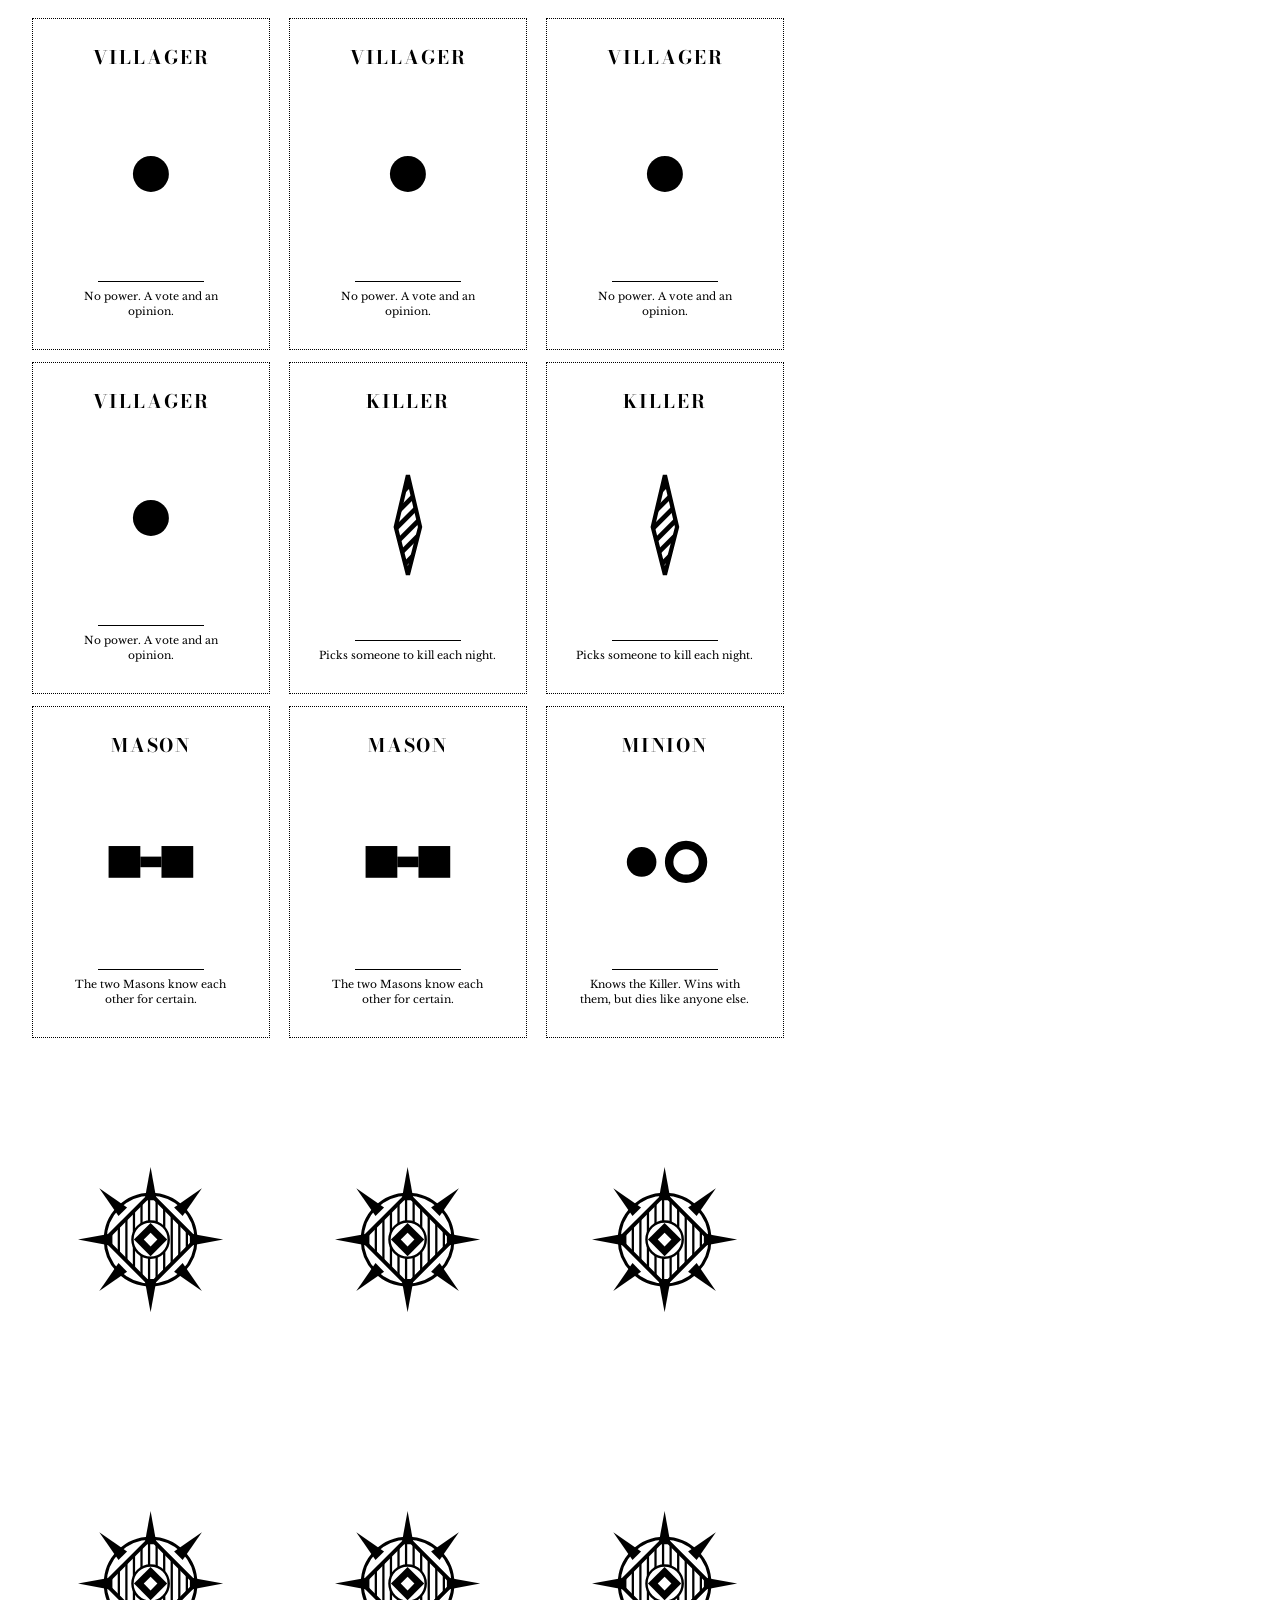
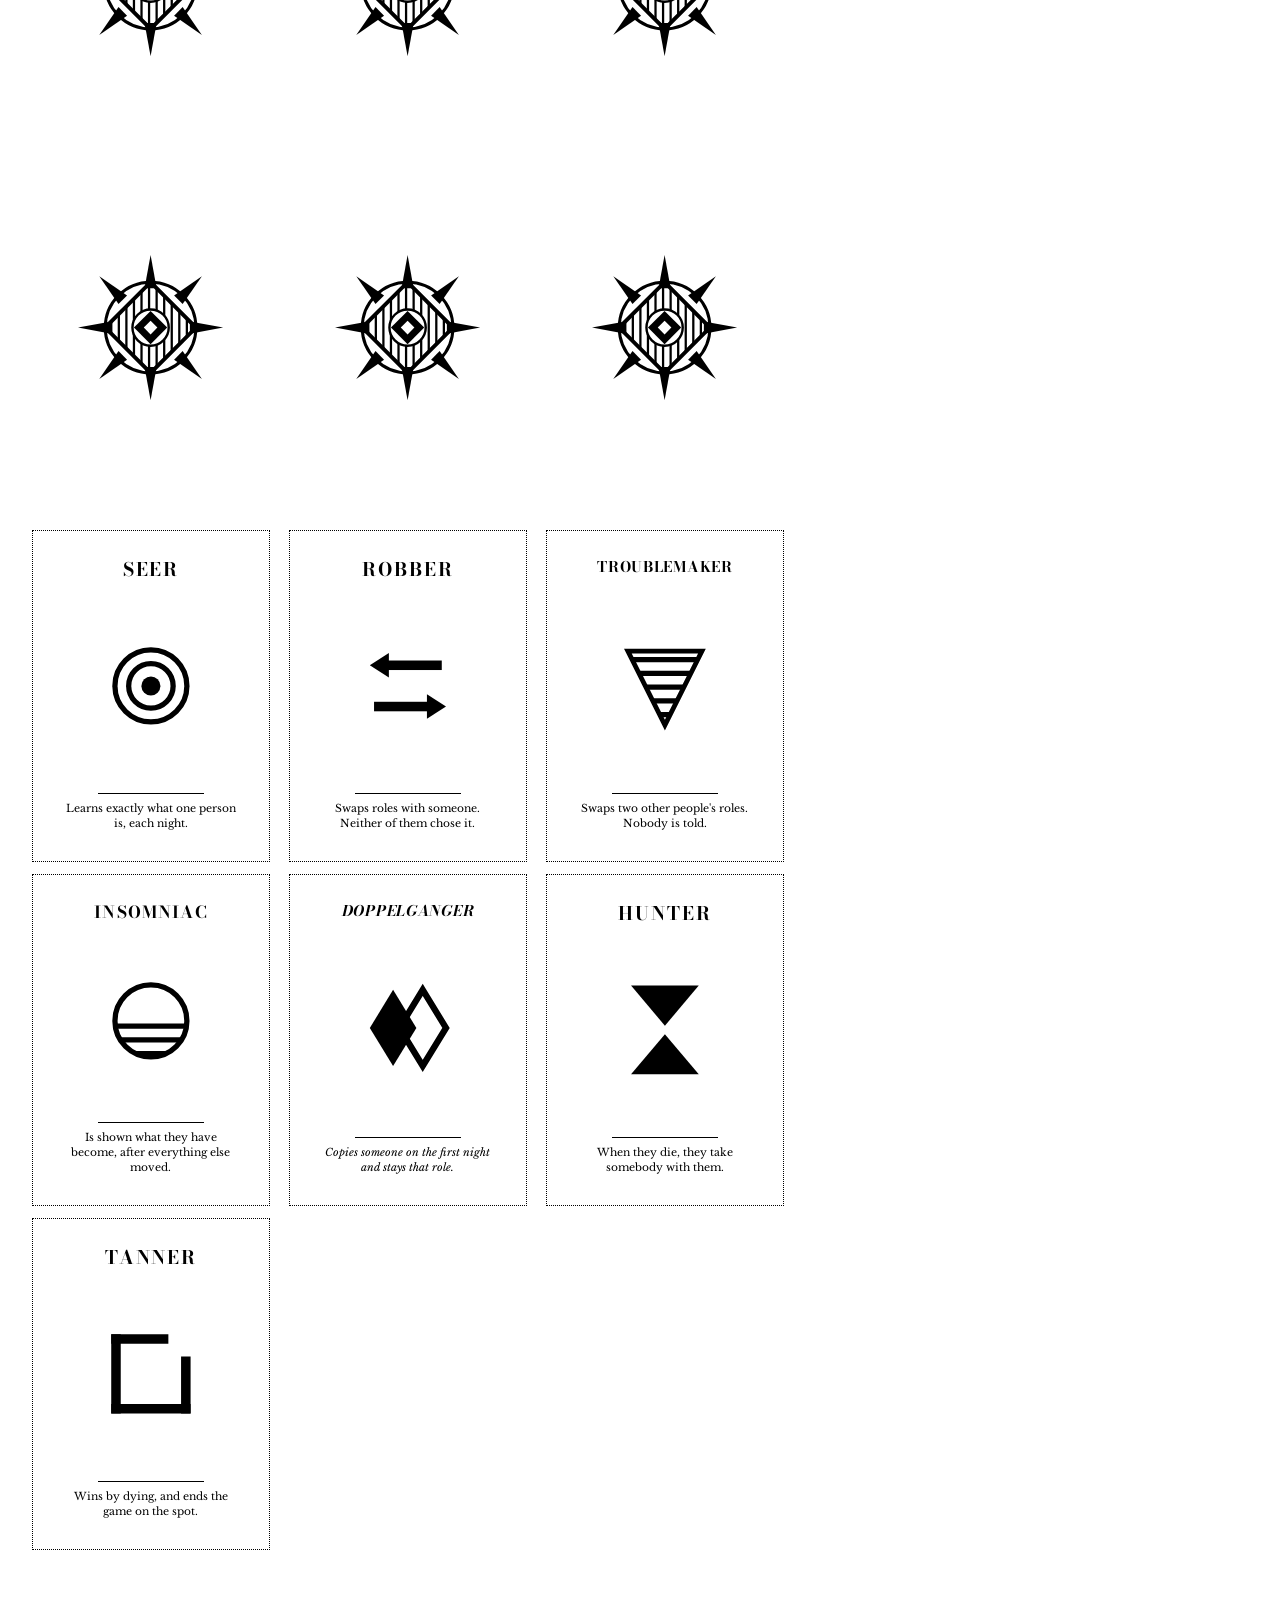
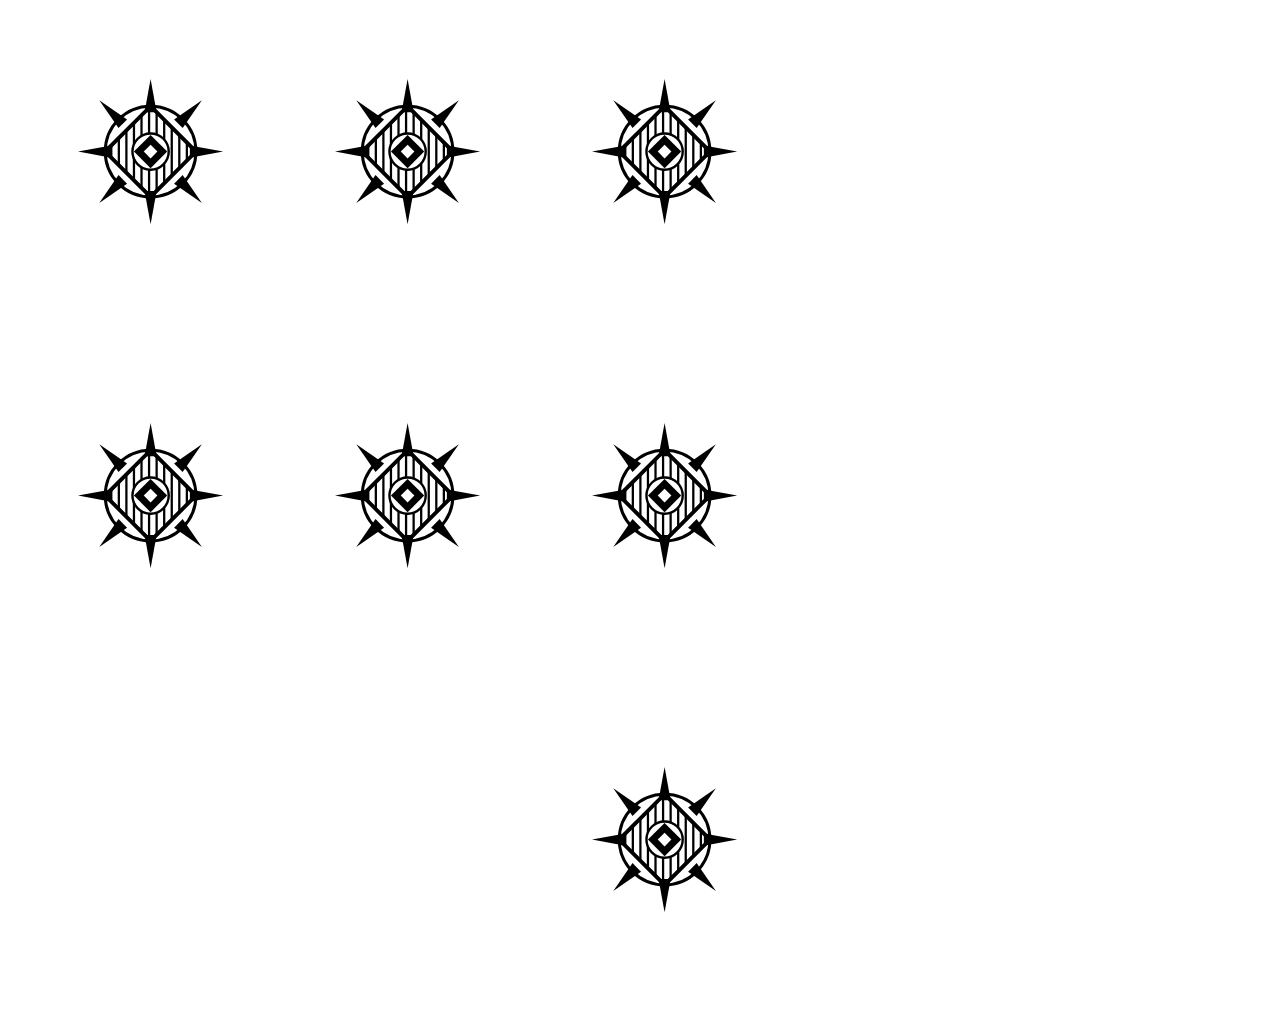
==== cards.html @ b1609099 "auto-sync 2026-09-09 20:27:36" ====
<!DOCTYPE html>
<!--
  THE KILLER TV — print sheet. 16 cards, 63 x 88 mm, 9-up on US Letter.
  Page order is duplex-ready: FRONTS 1, BACKS 1, FRONTS 2, BACKS 2.
  For A4: swap the ONE line marked `/* PAPER */` below to  @page { size: A4 portrait; margin: 0; }
  and set --page-w: 210mm; --page-h: 297mm; in :root.
-->
<html lang="en">
<head>
<meta charset="utf-8">
<title>The Killer TV — cards</title>
<link rel="preconnect" href="https://fonts.googleapis.com">
<link rel="preconnect" href="https://fonts.gstatic.com" crossorigin>
<link href="https://fonts.googleapis.com/css2?family=Bodoni+Moda:ital,opsz,wght@0,6..96,700;1,6..96,700&family=Libre+Baskerville:ital,wght@0,400;1,400&display=swap" rel="stylesheet">
<style>
  /* PAPER — US Letter. For A4 use instead:  @page { size: A4 portrait; margin: 0; }
     and set --page-w: 210mm; --page-h: 297mm; in :root. Nothing else changes. */
  @page { size: letter portrait; margin: 0; }

  :root {
    --page-w: 215.9mm;
    --page-h: 279.4mm;
    --card-w: 63mm;
    --card-h: 88mm;
    --gap-x: 5mm;
    --gap-y: 3mm;
    --safe: 8mm;          /* nothing on a card sits inside this of its own trim */
    --hair: 0.25mm;
  }

  html, body { margin: 0; padding: 0; background: #fff; }
  body {
    font-family: 'Libre Baskerville', Georgia, 'Times New Roman', serif;
    color: #000;
    -webkit-print-color-adjust: exact;
    print-color-adjust: exact;
  }

  .sheet {
    width: var(--page-w);
    height: var(--page-h);
    display: flex;
    align-items: center;
    justify-content: center;
    overflow: hidden;
    break-after: page;
    page-break-after: always;
  }
  .sheet:last-of-type { break-after: auto; page-break-after: auto; }

  .grid {
    display: grid;
    grid-template-columns: repeat(3, var(--card-w));
    grid-template-rows: repeat(3, var(--card-h));
    column-gap: var(--gap-x);
    row-gap: var(--gap-y);
  }

  .slot { position: relative; width: var(--card-w); height: var(--card-h); }

  /* the only guide on the sheet: a dotted line sitting exactly on the cut */
  .slot::before {
    content: "";
    position: absolute;
    inset: 0;
    border: 0.3mm dotted #000;
  }
  .slot.blank::before { content: none; }
  /* never on the backs: a hairline at the trim leaves a different sliver on every
     card if the cut wanders, which is precisely what makes a back identifiable.
     You cut the duplexed stack once, registered on the front sheet. */
  .slot:has(.back)::before { content: none; }

  /* ---- card front ---- */
  .front {
    position: absolute;
    inset: var(--safe);
    display: flex;
    flex-direction: column;
    align-items: center;
    justify-content: space-between;
    text-align: center;
  }
  .name {
    font-family: 'Bodoni Moda', Georgia, 'Times New Roman', serif;
    font-weight: 700;
    font-size: 14pt;
    line-height: 1;
    letter-spacing: 0.10em;
    text-transform: uppercase;
  }
  .name.long { font-size: 11pt; letter-spacing: 0.05em; }
  .name.mid  { font-size: 12.5pt; letter-spacing: 0.07em; }
  .mark { width: 28mm; height: 28mm; display: block; }
  .foot { width: 100%; }
  .foot hr { border: 0; border-top: var(--hair) solid #000; width: 60%; margin: 0 auto 2.2mm; }
  .rule-line { font-size: 8pt; line-height: 1.4; margin: 0; }

  .doppel .name, .doppel .rule-line { font-style: italic; }

  /* ---- card back: one centred medallion, no frame, no edge detail ----
     Every mark sits >= 11 mm inside the trim, so a 2 mm duplex shift
     changes nothing a player could see from across a room.            */
  .back { position: absolute; inset: 0; display: flex; align-items: center; justify-content: center; }
  .back svg { width: 40mm; height: 40mm; display: block; }
</style>
</head>
<body>

<svg width="0" height="0" style="position:absolute" aria-hidden="true">
  <defs>
    <clipPath id="cp-killer"><polygon points="50,3 61.5,52 50,97 38.5,52"/></clipPath>
    <clipPath id="cp-trouble"><polygon points="15,19 85,19 50,89"/></clipPath>
    <clipPath id="cp-insom"><circle cx="50" cy="50" r="34"/></clipPath>
    <clipPath id="cp-back-diamond"><polygon points="50,20 80,50 50,80 20,50"/></clipPath>
  </defs>

  <symbol id="m-villager" viewBox="0 0 100 100"><circle cx="50" cy="50" r="17"/></symbol>

  <symbol id="m-killer" viewBox="0 0 100 100">
    <g clip-path="url(#cp-killer)" stroke="#000" stroke-width="4.5">
      <line x1="-30" y1="10" x2="130" y2="-150"/><line x1="-30" y1="24" x2="130" y2="-136"/>
      <line x1="-30" y1="38" x2="130" y2="-122"/><line x1="-30" y1="52" x2="130" y2="-108"/>
      <line x1="-30" y1="66" x2="130" y2="-94"/><line x1="-30" y1="80" x2="130" y2="-80"/>
      <line x1="-30" y1="94" x2="130" y2="-66"/><line x1="-30" y1="108" x2="130" y2="-52"/>
      <line x1="-30" y1="122" x2="130" y2="-38"/><line x1="-30" y1="136" x2="130" y2="-24"/>
      <line x1="-30" y1="150" x2="130" y2="-10"/><line x1="-30" y1="164" x2="130" y2="4"/>
      <line x1="-30" y1="178" x2="130" y2="18"/><line x1="-30" y1="192" x2="130" y2="32"/>
      <line x1="-30" y1="206" x2="130" y2="46"/><line x1="-30" y1="220" x2="130" y2="60"/>
      <line x1="-30" y1="234" x2="130" y2="74"/><line x1="-30" y1="248" x2="130" y2="88"/>
    </g>
    <polygon points="50,3 61.5,52 50,97 38.5,52" fill="none" stroke="#000" stroke-width="4"/>
  </symbol>

  <symbol id="m-mason" viewBox="0 0 100 100">
    <rect x="10" y="35" width="30" height="30"/><rect x="60" y="35" width="30" height="30"/>
    <rect x="40" y="45" width="20" height="10"/>
  </symbol>

  <symbol id="m-minion" viewBox="0 0 100 100">
    <circle cx="28" cy="50" r="14"/>
    <circle cx="70" cy="50" r="16" fill="none" stroke="#000" stroke-width="8"/>
  </symbol>

  <symbol id="m-seer" viewBox="0 0 100 100">
    <circle cx="50" cy="50" r="34" fill="none" stroke="#000" stroke-width="5"/>
    <circle cx="50" cy="50" r="21" fill="none" stroke="#000" stroke-width="5"/>
    <circle cx="50" cy="50" r="9"/>
  </symbol>

  <symbol id="m-robber" viewBox="0 0 100 100">
    <rect x="30" y="26" width="52" height="9"/><polygon points="14,30.5 32,19 32,42"/>
    <rect x="18" y="65" width="52" height="9"/><polygon points="86,69.5 68,58 68,81"/>
  </symbol>

  <symbol id="m-trouble" viewBox="0 0 100 100">
    <g clip-path="url(#cp-trouble)" stroke="#000" stroke-width="5">
      <line x1="5" y1="27" x2="95" y2="27"/><line x1="5" y1="40" x2="95" y2="40"/>
      <line x1="5" y1="53" x2="95" y2="53"/><line x1="5" y1="66" x2="95" y2="66"/>
      <line x1="5" y1="79" x2="95" y2="79"/>
    </g>
    <polygon points="15,19 85,19 50,89" fill="none" stroke="#000" stroke-width="4.5"/>
  </symbol>

  <symbol id="m-insomniac" viewBox="0 0 100 100">
    <g clip-path="url(#cp-insom)" stroke="#000" stroke-width="5">
      <line x1="8" y1="55" x2="92" y2="55"/><line x1="8" y1="68" x2="92" y2="68"/>
      <line x1="8" y1="81" x2="92" y2="81"/>
    </g>
    <circle cx="50" cy="50" r="34" fill="none" stroke="#000" stroke-width="5"/>
  </symbol>

  <symbol id="m-doppel" viewBox="0 0 100 100">
    <polygon points="36,14 58,50 36,86 14,50"/>
    <polygon points="64,14 86,50 64,86 42,50" fill="none" stroke="#000" stroke-width="6"/>
  </symbol>

  <symbol id="m-hunter" viewBox="0 0 100 100">
    <polygon points="18,8 82,8 50,46"/><polygon points="18,92 82,92 50,54"/>
  </symbol>

  <symbol id="m-tanner" viewBox="0 0 100 100">
    <g stroke="#000" stroke-width="9" fill="none" stroke-linecap="square">
      <line x1="17" y1="17" x2="62" y2="17"/><line x1="83" y1="38" x2="83" y2="83"/>
      <line x1="83" y1="83" x2="17" y2="83"/><line x1="17" y1="83" x2="17" y2="17"/>
    </g>
  </symbol>

  <!-- Back medallion: engraved rosette. Nothing within 11 mm of trim, 180deg symmetric. -->
  <symbol id="m-back" viewBox="0 0 100 100">
    <g fill="#000">
      <polygon points="50,2 54,24 46,24"/>
      <polygon points="50,2 54,24 46,24" transform="rotate(45 50 50)"/>
      <polygon points="50,2 54,24 46,24" transform="rotate(90 50 50)"/>
      <polygon points="50,2 54,24 46,24" transform="rotate(135 50 50)"/>
      <polygon points="50,2 54,24 46,24" transform="rotate(180 50 50)"/>
      <polygon points="50,2 54,24 46,24" transform="rotate(225 50 50)"/>
      <polygon points="50,2 54,24 46,24" transform="rotate(270 50 50)"/>
      <polygon points="50,2 54,24 46,24" transform="rotate(315 50 50)"/>
    </g>
    <g clip-path="url(#cp-back-diamond)" stroke="#000" stroke-width="1.5">
      <line x1="24" y1="0" x2="24" y2="100"/><line x1="29" y1="0" x2="29" y2="100"/>
      <line x1="34" y1="0" x2="34" y2="100"/><line x1="39" y1="0" x2="39" y2="100"/>
      <line x1="44" y1="0" x2="44" y2="100"/><line x1="49" y1="0" x2="49" y2="100"/>
      <line x1="54" y1="0" x2="54" y2="100"/><line x1="59" y1="0" x2="59" y2="100"/>
      <line x1="64" y1="0" x2="64" y2="100"/><line x1="69" y1="0" x2="69" y2="100"/>
      <line x1="74" y1="0" x2="74" y2="100"/>
    </g>
    <circle cx="50" cy="50" r="30" fill="none" stroke="#000" stroke-width="2"/>
    <polygon points="50,20 80,50 50,80 20,50" fill="none" stroke="#000" stroke-width="2.6"/>
    <circle cx="50" cy="50" r="12" fill="#fff"/>
    <circle cx="50" cy="50" r="12" fill="none" stroke="#000" stroke-width="1.6"/>
    <polygon points="50,39 61,50 50,61 39,50"/>
    <polygon points="50,45.5 54.5,50 50,54.5 45.5,50" fill="#fff"/>
  </symbol>
</svg>

<!-- ============ SHEET 1 — FRONTS (9) ============ -->
<section class="sheet">
  <div class="grid">

    <div class="slot">
      <div class="front"><div class="name">Villager</div>
        <svg class="mark" viewBox="0 0 100 100"><use href="#m-villager"/></svg>
        <div class="foot"><hr><p class="rule-line">No power. A vote and an opinion.</p></div>
      </div></div>

    <div class="slot">
      <div class="front"><div class="name">Villager</div>
        <svg class="mark" viewBox="0 0 100 100"><use href="#m-villager"/></svg>
        <div class="foot"><hr><p class="rule-line">No power. A vote and an opinion.</p></div>
      </div></div>

    <div class="slot">
      <div class="front"><div class="name">Villager</div>
        <svg class="mark" viewBox="0 0 100 100"><use href="#m-villager"/></svg>
        <div class="foot"><hr><p class="rule-line">No power. A vote and an opinion.</p></div>
      </div></div>

    <div class="slot">
      <div class="front"><div class="name">Villager</div>
        <svg class="mark" viewBox="0 0 100 100"><use href="#m-villager"/></svg>
        <div class="foot"><hr><p class="rule-line">No power. A vote and an opinion.</p></div>
      </div></div>

    <div class="slot">
      <div class="front"><div class="name">Killer</div>
        <svg class="mark" viewBox="0 0 100 100"><use href="#m-killer"/></svg>
        <div class="foot"><hr><p class="rule-line">Picks someone to kill each night.</p></div>
      </div></div>

    <div class="slot">
      <div class="front"><div class="name">Killer</div>
        <svg class="mark" viewBox="0 0 100 100"><use href="#m-killer"/></svg>
        <div class="foot"><hr><p class="rule-line">Picks someone to kill each night.</p></div>
      </div></div>

    <div class="slot">
      <div class="front"><div class="name">Mason</div>
        <svg class="mark" viewBox="0 0 100 100"><use href="#m-mason"/></svg>
        <div class="foot"><hr><p class="rule-line">The two Masons know each other for certain.</p></div>
      </div></div>

    <div class="slot">
      <div class="front"><div class="name">Mason</div>
        <svg class="mark" viewBox="0 0 100 100"><use href="#m-mason"/></svg>
        <div class="foot"><hr><p class="rule-line">The two Masons know each other for certain.</p></div>
      </div></div>

    <div class="slot">
      <div class="front"><div class="name">Minion</div>
        <svg class="mark" viewBox="0 0 100 100"><use href="#m-minion"/></svg>
        <div class="foot"><hr><p class="rule-line">Knows the Killer. Wins with them, but dies like anyone else.</p></div>
      </div></div>

  </div>
</section>

<!-- ============ SHEET 2 — BACKS for sheet 1 (9) ============ -->
<section class="sheet">
  <div class="grid">
    <div class="slot"><div class="back"><svg viewBox="0 0 100 100"><use href="#m-back"/></svg></div></div>
    <div class="slot"><div class="back"><svg viewBox="0 0 100 100"><use href="#m-back"/></svg></div></div>
    <div class="slot"><div class="back"><svg viewBox="0 0 100 100"><use href="#m-back"/></svg></div></div>
    <div class="slot"><div class="back"><svg viewBox="0 0 100 100"><use href="#m-back"/></svg></div></div>
    <div class="slot"><div class="back"><svg viewBox="0 0 100 100"><use href="#m-back"/></svg></div></div>
    <div class="slot"><div class="back"><svg viewBox="0 0 100 100"><use href="#m-back"/></svg></div></div>
    <div class="slot"><div class="back"><svg viewBox="0 0 100 100"><use href="#m-back"/></svg></div></div>
    <div class="slot"><div class="back"><svg viewBox="0 0 100 100"><use href="#m-back"/></svg></div></div>
    <div class="slot"><div class="back"><svg viewBox="0 0 100 100"><use href="#m-back"/></svg></div></div>
  </div>
</section>

<!-- ============ SHEET 3 — FRONTS (7) ============ -->
<section class="sheet">
  <div class="grid">

    <div class="slot">
      <div class="front"><div class="name">Seer</div>
        <svg class="mark" viewBox="0 0 100 100"><use href="#m-seer"/></svg>
        <div class="foot"><hr><p class="rule-line">Learns exactly what one person is, each night.</p></div>
      </div></div>

    <div class="slot">
      <div class="front"><div class="name">Robber</div>
        <svg class="mark" viewBox="0 0 100 100"><use href="#m-robber"/></svg>
        <div class="foot"><hr><p class="rule-line">Swaps roles with someone. Neither of them chose it.</p></div>
      </div></div>

    <div class="slot">
      <div class="front"><div class="name long">Troublemaker</div>
        <svg class="mark" viewBox="0 0 100 100"><use href="#m-trouble"/></svg>
        <div class="foot"><hr><p class="rule-line">Swaps two other people's roles. Nobody is told.</p></div>
      </div></div>

    <div class="slot">
      <div class="front"><div class="name mid">Insomniac</div>
        <svg class="mark" viewBox="0 0 100 100"><use href="#m-insomniac"/></svg>
        <div class="foot"><hr><p class="rule-line">Is shown what they have become, after everything else moved.</p></div>
      </div></div>

    <div class="slot doppel">
      <div class="front"><div class="name long">Doppelganger</div>
        <svg class="mark" viewBox="0 0 100 100"><use href="#m-doppel"/></svg>
        <div class="foot"><hr><p class="rule-line">Copies someone on the first night and stays that role.</p></div>
      </div></div>

    <div class="slot">
      <div class="front"><div class="name">Hunter</div>
        <svg class="mark" viewBox="0 0 100 100"><use href="#m-hunter"/></svg>
        <div class="foot"><hr><p class="rule-line">When they die, they take somebody with them.</p></div>
      </div></div>

    <div class="slot">
      <div class="front"><div class="name">Tanner</div>
        <svg class="mark" viewBox="0 0 100 100"><use href="#m-tanner"/></svg>
        <div class="foot"><hr><p class="rule-line">Wins by dying, and ends the game on the spot.</p></div>
      </div></div>

    <div class="slot blank"></div>
    <div class="slot blank"></div>

  </div>
</section>

<!-- ==== SHEET 4 — BACKS for sheet 3 (7), column-mirrored for long-edge duplex ==== -->
<section class="sheet">
  <div class="grid">
    <div class="slot"><div class="back"><svg viewBox="0 0 100 100"><use href="#m-back"/></svg></div></div>
    <div class="slot"><div class="back"><svg viewBox="0 0 100 100"><use href="#m-back"/></svg></div></div>
    <div class="slot"><div class="back"><svg viewBox="0 0 100 100"><use href="#m-back"/></svg></div></div>
    <div class="slot"><div class="back"><svg viewBox="0 0 100 100"><use href="#m-back"/></svg></div></div>
    <div class="slot"><div class="back"><svg viewBox="0 0 100 100"><use href="#m-back"/></svg></div></div>
    <div class="slot"><div class="back"><svg viewBox="0 0 100 100"><use href="#m-back"/></svg></div></div>
    <div class="slot blank"></div>
    <div class="slot blank"></div>
    <div class="slot"><div class="back"><svg viewBox="0 0 100 100"><use href="#m-back"/></svg></div></div>
  </div>
</section>

</body>
</html>
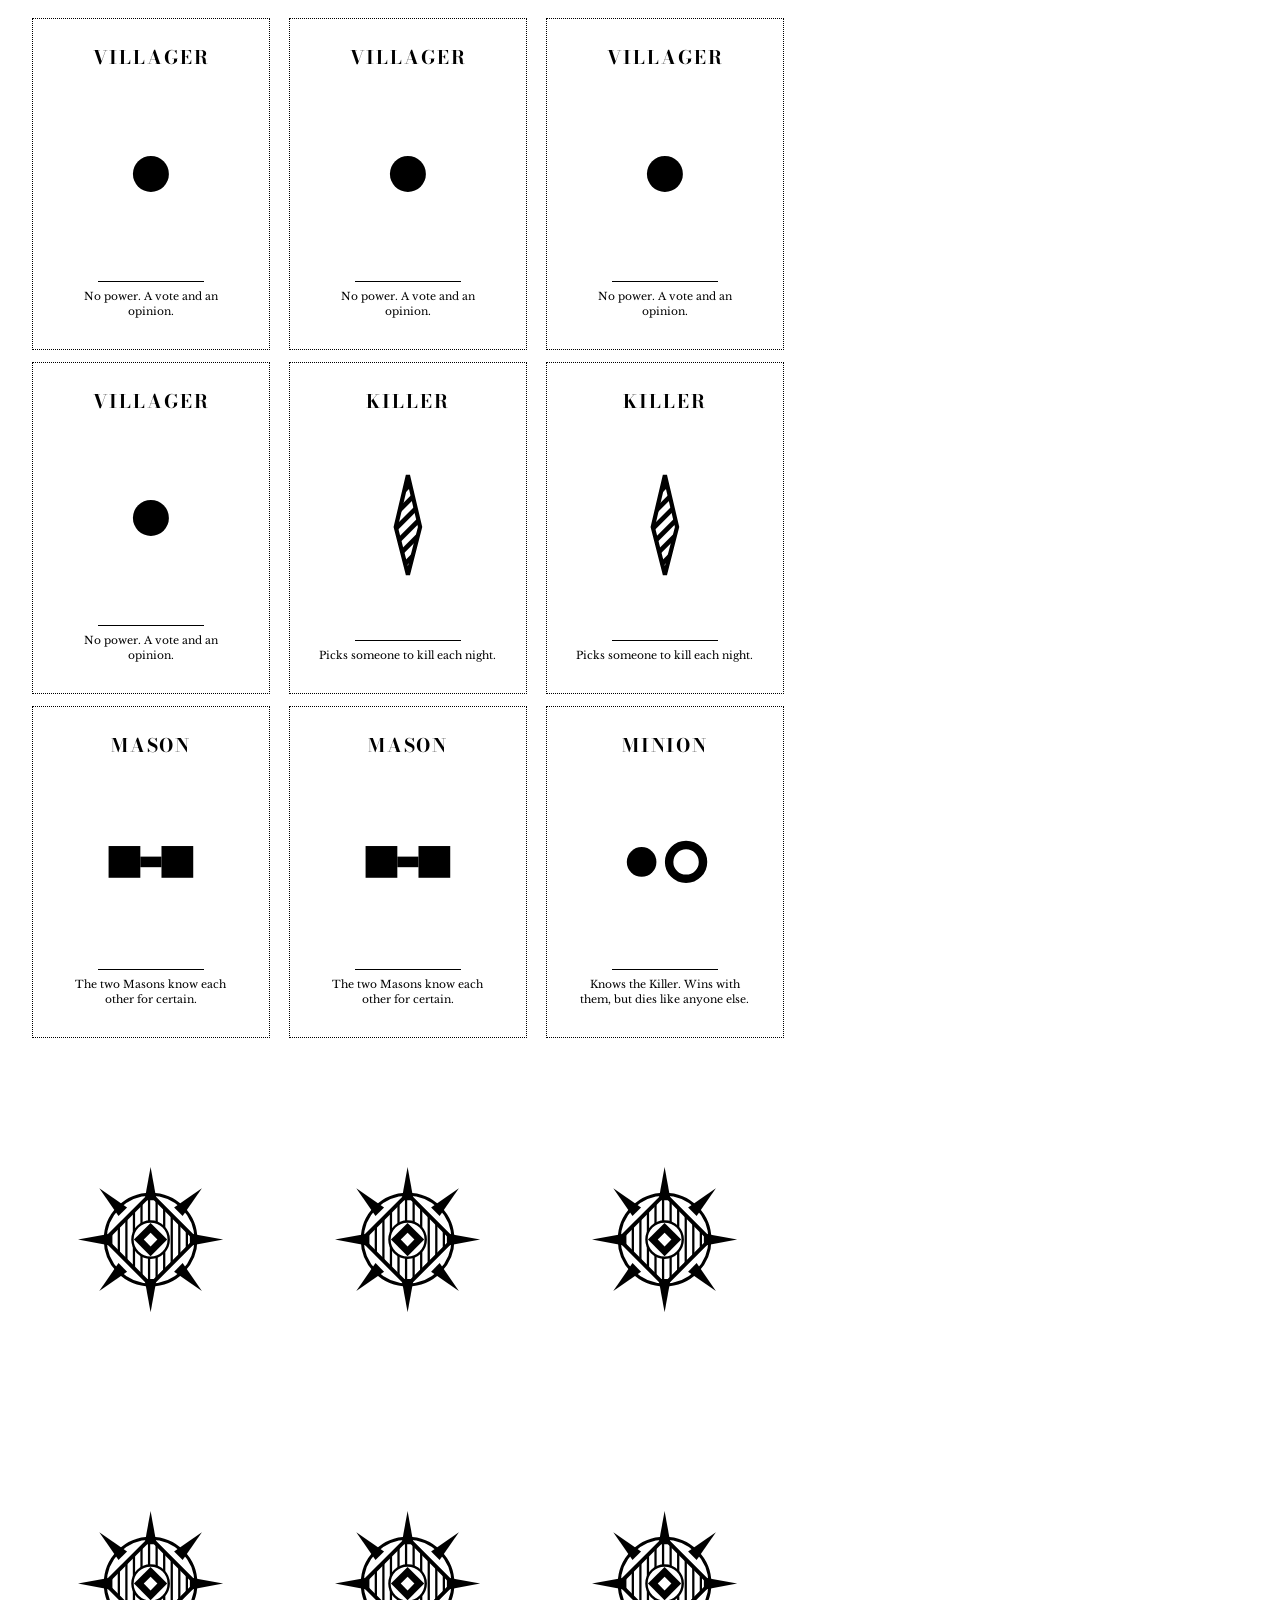
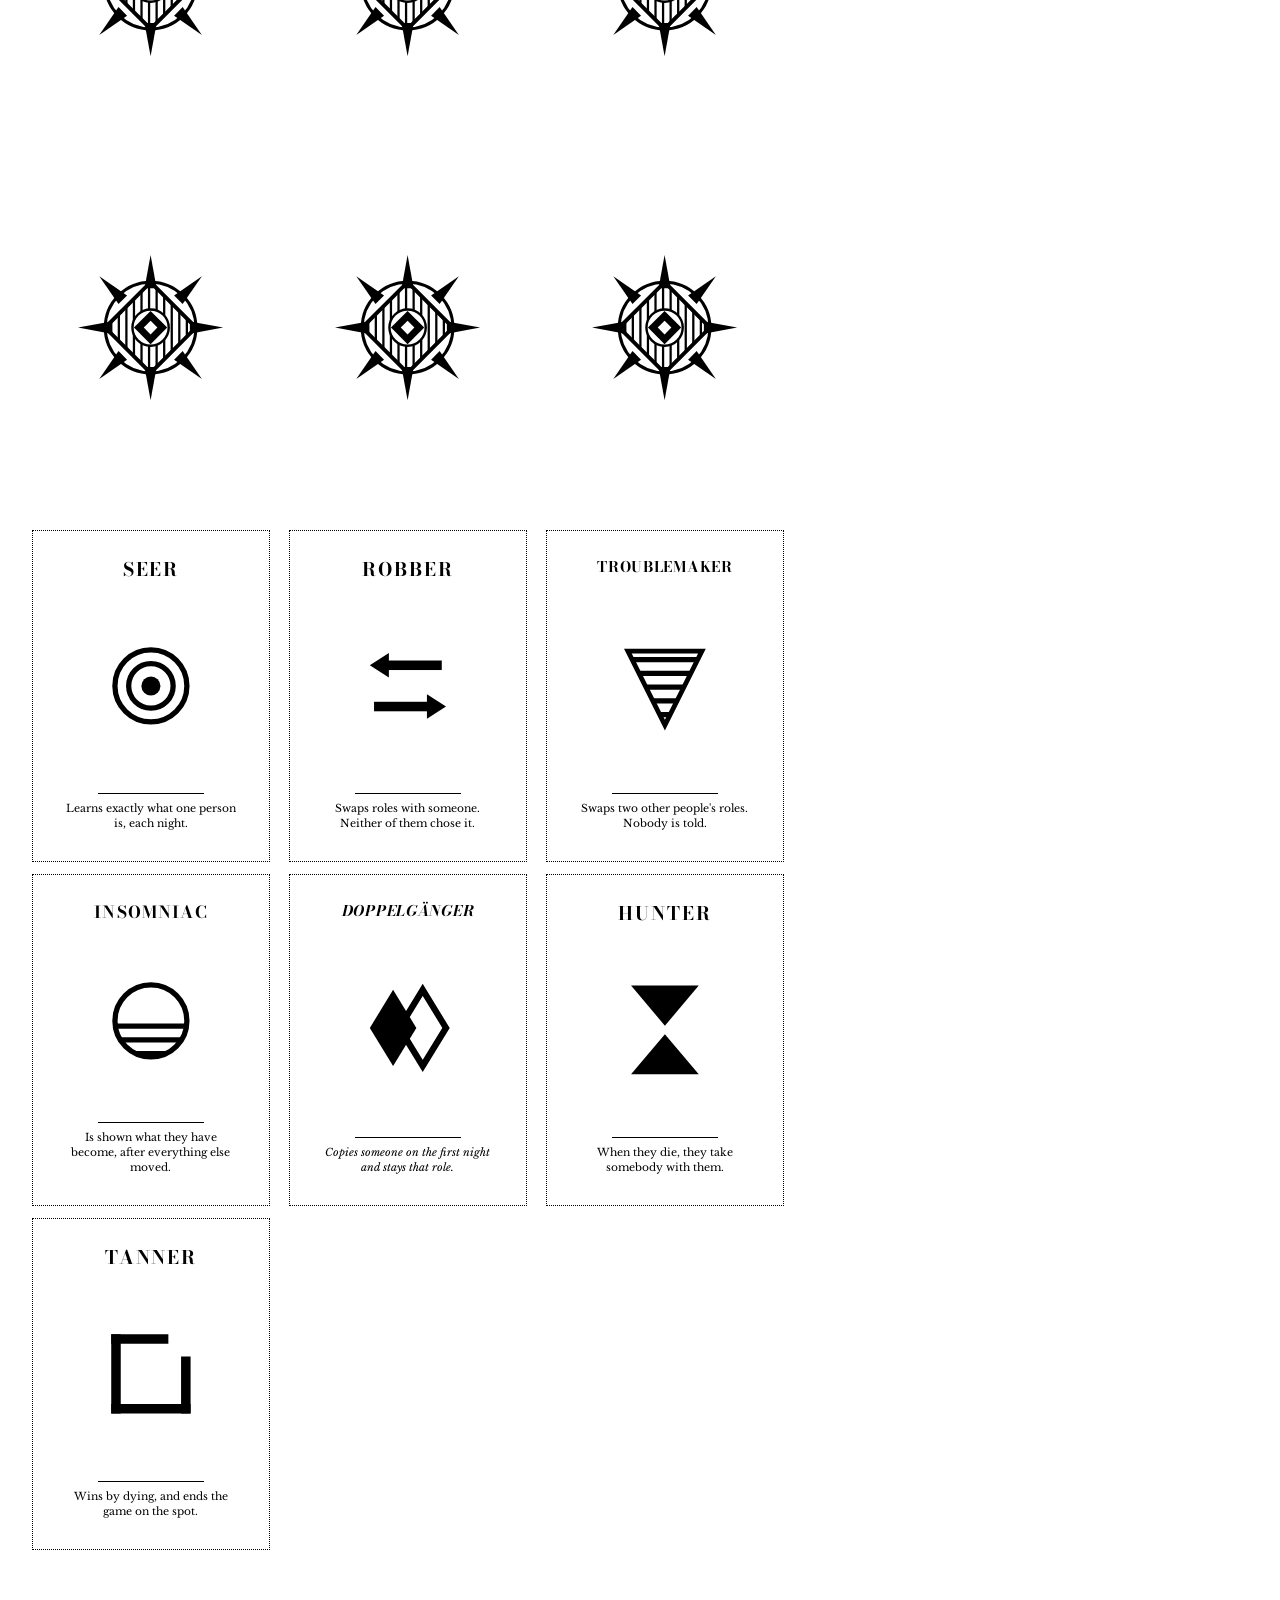
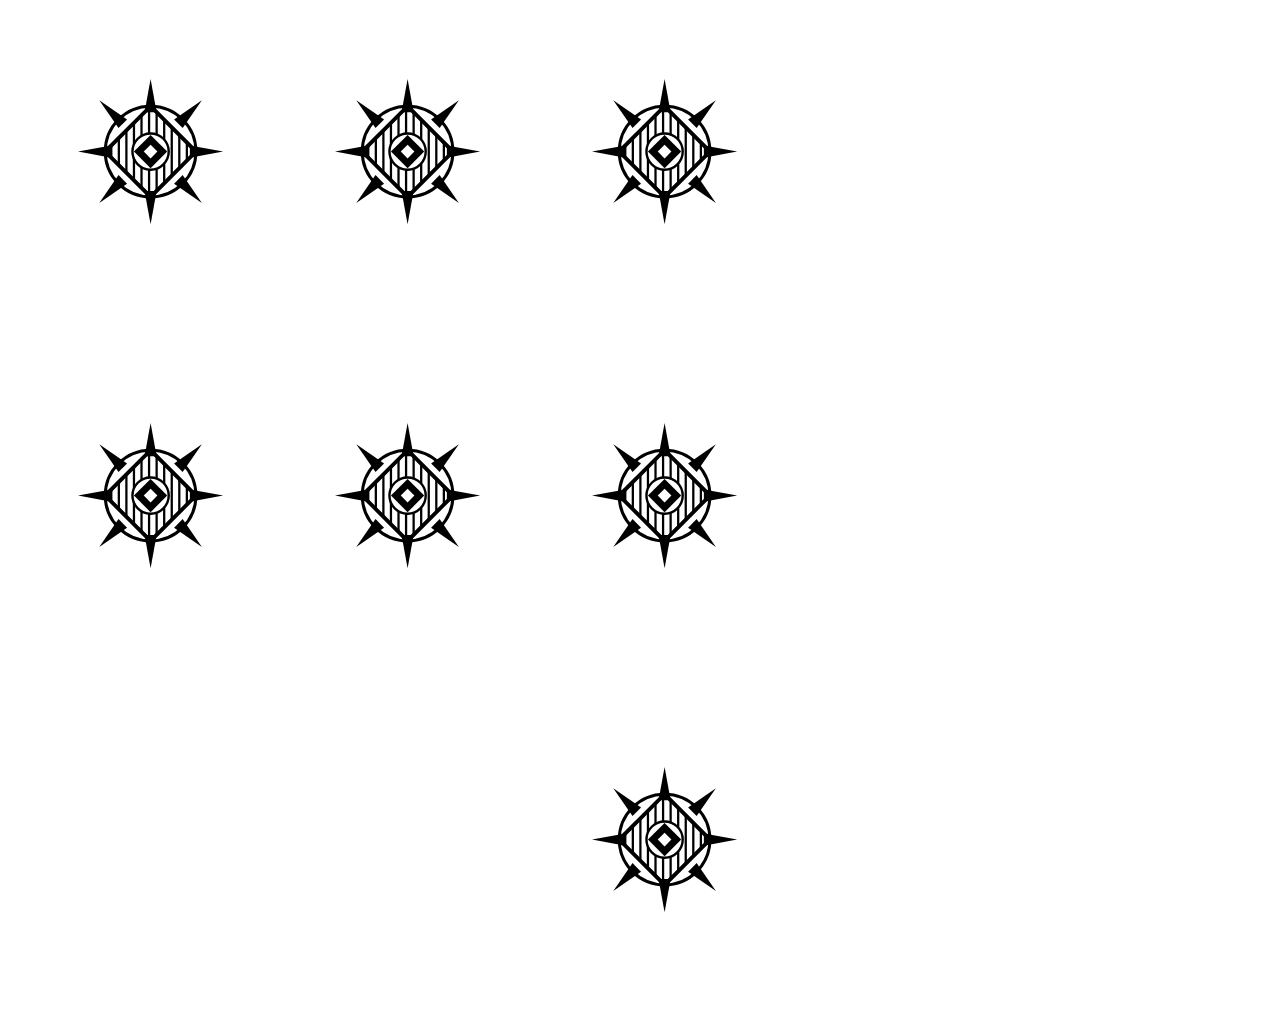
==== commit 678756c7: "auto-sync 2026-09-09 20:27:58" ====
--- a/cards.html
+++ b/cards.html
@@ -320,7 +320,7 @@
       </div></div>
 
     <div class="slot doppel">
-      <div class="front"><div class="name long">Doppelganger</div>
+      <div class="front"><div class="name long">Doppelgänger</div>
         <svg class="mark" viewBox="0 0 100 100"><use href="#m-doppel"/></svg>
         <div class="foot"><hr><p class="rule-line">Copies someone on the first night and stays that role.</p></div>
       </div></div>
